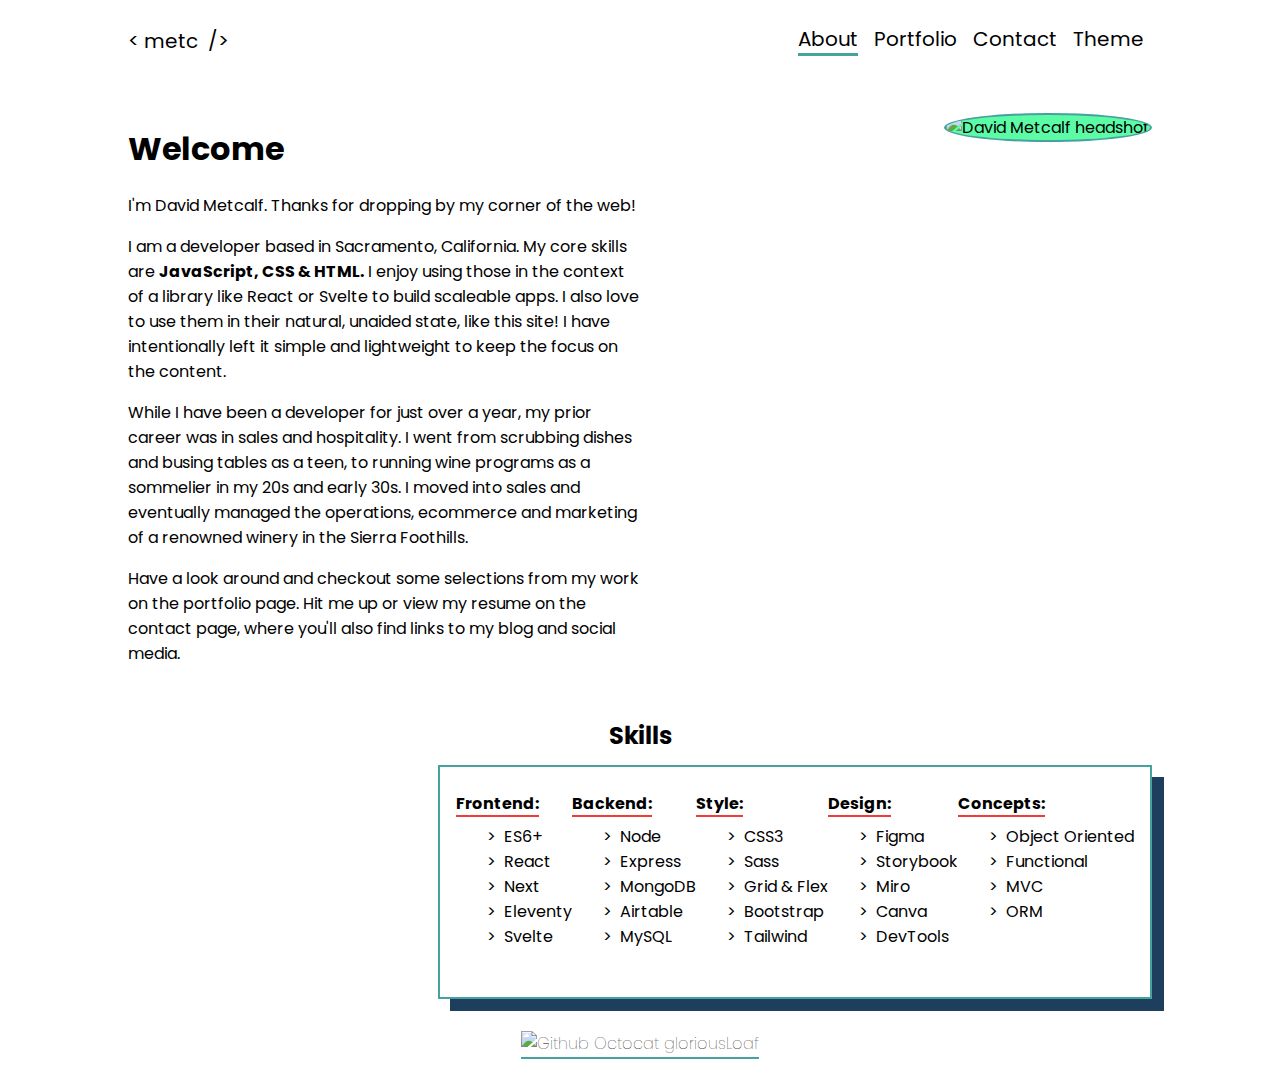
==== index.html @ fc2b74b5 "Portfolio page is done! Well, copy could still use an update. Contact page is just dropped in for no" ====
<!DOCTYPE html>
<html lang="en">

<head>
  <meta charset="UTF-8" />
  <meta name="viewport" content="width=device-width, initial-scale=1.0" />
  <meta property="og:locale" content="en_US" />
  <meta property="og:type" content="website" />
  <meta property="og:image" content="https://metcalf.dev/assets/images/logo.png" />
  <meta property="og:image:secure_url" content="https://metcalf.dev/assets/images/logo.png" />
  <meta property="og:image:width" content="743" />
  <meta property="og:image:height" content="272" />
  <meta property="og:image:alt" content="David Metcalf, Web Developer" />
  <meta property="og:image:type" content="image/png" />
  <!-- FB OpenGraph Tags -->
  <meta name="title" property="og:title" content="David Metcalf, Web Developer" />
  <meta name="description" property="og:description"
    content="A frequently updated portfolio of my work, with contact form and a brief bio. Thanks for visiting!" />
  <meta name="image" property="og:image" content="https://metcalf.dev/assets/images/logo.png" />
  <meta name="url" property="og:url" content="https://metcalf.dev" />
  <!-- Twitter Tags -->
  <meta name="twitter:card" content="summary_large_image" />
  <meta name="twitter:title" content="David Metcalf, Web Developer" />
  <meta name="twitter:description"
    content="A frequently updated portfolio of my work, with contact form and a brief bio. Thanks for visiting!" />
  <meta name="twitter:image" content="https://metcalf.dev/assets/images/logo.png" />
  <link rel="canonical" href="https://metcalf.dev" />
  <!-- Favicon: Desktops -->
  <link rel="icon" href="./favicon.png" sizes="16x16" />
  <link rel="icon" href="./favicon.png" sizes="32x32" />
  <link rel="icon" href="./favicon.png" sizes="57x57" />
  <link rel="icon" href="./favicon.png" sizes="76x76" />
  <link rel="icon" href="./favicon.png" sizes="96x96" />
  <link rel="icon" href="./favicon.png" sizes="128x128" />
  <link rel="icon" href="./favicon.png" sizes="192x192" />
  <link rel="icon" href="./favicon.png" sizes="228x228" />
  <!-- Favicon: Android -->
  <link rel="shortcut icon" sizes="196x196" href="./favicon.png" />
  <!-- Favicon: iOS -->
  <link rel="apple-touch-icon" href="./favicon.png" sizes="120x120" />
  <link rel="apple-touch-icon" href="./favicon.png" sizes="152x152" />
  <link rel="apple-touch-icon" href="./favicon.png" sizes="180x180" />
  <!-- fonts-->
  <link rel="preconnect" href="https://fonts.gstatic.com" />
  <link href="https://fonts.googleapis.com/css2?family=Poppins:wght@300;400;700&display=swap" rel="stylesheet" />
  <!-- styles -->
  <link rel="stylesheet" href="./assets/styles/global.css">
  <link rel="stylesheet" href="./assets/styles/about.css" />
  <title>Welcome | Metcalf.dev</title>
</head>

<body>
  <div class="box">
    <header>
      <div>
        <p>
          &lt;
          <span id="typing"></span>
          &nbsp;&#47;&gt;
        </p>
        <nav>
          <ul>
            <li>
              <a href="index.html" class="current">About</a>
            </li>
            <li>
              <a href="portfolio.html">Portfolio</a>
            </li>
            <li>
              <a href="contact.html">Contact</a>
            </li>
            <li><button id="theme-btn">Theme</button></li>
          </ul>
        </nav>
      </div>
    </header>

    <main>
      <!-- Welcome -->
      <section aria-labelledby="welcome">
        <div>
          <h1 id="welcome">Welcome</h1>
          <p>I'm David Metcalf. Thanks for dropping by my corner of the web!</p>
          <p>
            I am a developer based in Sacramento, California. My core skills are
            <strong>JavaScript, CSS & HTML.</strong> I enjoy using those in the
            context of a library like React or Svelte to build scaleable apps.
            I also love to use them in their natural, unaided state, like this
            site! I have intentionally left it simple and lightweight to keep
            the focus on the content.
          </p>
          <p>
            While I have been a developer for just over a year, my prior career
            was in sales and hospitality. I went from scrubbing dishes and
            busing tables as a teen, to running wine programs as a sommelier
            in my 20s and early 30s. I moved into sales and eventually managed
            the operations, ecommerce and marketing of a renowned winery in the
            Sierra Foothills.
          </p>
          <p>
            Have a look around and checkout some selections from my work on the
            portfolio page. Hit me up or view my resume on the contact page,
            where you'll also find links to my blog and social media.
          </p>
        </div>

        <div>
          <img src="https://github.com/gloriousLoaf/images/blob/main/metcalf.png?raw=true" loading="lazy"
            alt="David Metcalf headshot" />
        </div>
      </section>

      <!-- Skills -->
      <section aria-labelledby="skills">
        <h2 id="skills">Skills</h2>
        <div class="card">
          <div>
            <p><strong>Frontend:</strong></p>
            <ul>
              <li>ES6+</li>
              <li>React</li>
              <li>Next</li>
              <li>Eleventy</li>
              <li>Svelte</li>
            </ul>
          </div>
          <div>
            <p><strong>Backend:</strong></p>
            <ul>
              <li>Node</li>
              <li>Express</li>
              <li>MongoDB</li>
              <li>Airtable</li>
              <li>MySQL</li>
            </ul>
          </div>
          <div>
            <p><strong>Style:</strong></p>
            <ul>
              <li>CSS3</li>
              <li>Sass</li>
              <li>Grid & Flex</li>
              <li>Bootstrap</li>
              <li>Tailwind</li>
            </ul>
          </div>
          <div>
            <p><strong>Design:</strong></p>
            <ul>
              <li>Figma</li>
              <li>Storybook</li>
              <li>Miro</li>
              <li>Canva</li>
              <li>DevTools</li>
            </ul>
          </div>
          <div>
            <p><strong>Concepts:</strong></p>
            <ul>
              <li>Object Oriented</li>
              <li>Functional</li>
              <li>MVC</li>
              <li>ORM</li>
            </ul>
          </div>
        </div>
      </section>
    </main>

    <!-- Footer -->
    <footer>
      <span>
        <a href="https://github.com/gloriousLoaf" target="_blank" rel="noopener">
          <img id="gh-logo" src="./assets/images/gh-dark.png" alt="Github Octocat" aria-hidden="true">
          gloriousLoaf</a>
      </span>
    </footer>
  </div>

  <script src="./assets/scripts/script.js"></script>
</body>

</html>
---- assets/styles/global.css ----
/* GLOBAL */
:root {
  --alert: #ef3d36;
  --primary: #1d3f5d;
  --secondary: #45a29e;
  --dark: #000;
  --dark2: #191b24;
  --light: #fff;
}

* {
  box-sizing: border-box;
  margin: 0;
  padding: 0;
}

/* ELEMENTS */
body {
  font-family: 'Poppins', sans-serif;
}

main {
  padding: 2rem 0;
}

section {
  margin: 1rem 0 2rem;
}

h1,
h2 {
  padding: 0.75rem 0;
  text-align: center;
}

@media (min-width: 769px) {
  h1,
  h2 {
    text-align: left;
  }
}

p {
  padding: 0.5rem 0;
}

ul {
  list-style-type: '>  ';
  padding: 0 0 2rem 1.25rem;
}

a,
button {
  outline: none;
  border: none;
  text-decoration: none;
  transition: all 0.1s ease;
}

button,
input,
textarea {
  font-family: inherit;
}

/* UTILITIES */
.box {
  position: relative;
  min-height: 100vh;
  padding: 1rem;
  color: var(--dark);
  background-color: var(--light);
}

.box * {
  color: inherit;
}

.box.invert {
  color: var(--light);
  background-color: var(--dark2);
}

@media (min-width: 769px) {
  .box {
    padding: 1rem 8rem;
  }
}

.card {
  margin: 1rem 0;
  padding: 1rem;
  background-clip: border-box;
  border: 2px solid var(--secondary);
  box-shadow: var(--primary) 12px 12px 0px 0px;
}

.box.invert .card {
  border: 2px solid var(--primary);
  box-shadow: var(--dark) 12px 12px 0px 0px;
}

@media (min-width: 769px) {
  .card {
    margin: 0;
  }
}

/* HEADER & NAV */
header {
  font-size: 1.25rem;
}

header > div {
  display: flex;
  flex-direction: column;
  align-items: center;
}

header nav,
header p {
  padding: 0 0 0.5rem 0;
  padding: 0.5rem 0;
}

nav ul {
  display: flex;
  justify-content: flex-end;
  list-style: none;
  padding: 0;
}

nav li {
  padding: 0 0.5rem;
}

nav li a:hover,
nav li a:focus {
  border-bottom: 3px solid var(--alert);
}

nav .current {
  border-bottom: 3px solid var(--secondary);
}

nav li button {
  cursor: pointer;
  font-size: inherit;
  background-color: transparent;
  border-bottom: 3px solid transparent;
}

nav li button:hover,
nav li button:focus {
  outline: none;
  border-bottom: 3px solid var(--alert);
}

@media (min-width: 769px) {
  header > div {
    display: flex;
    flex-direction: row;
    justify-content: space-between;
  }
}

/* FOOTER */
footer {
  position: absolute;
  bottom: 0;
  left: 50%;
  transform: translateX(-50%);
  height: 4rem;
  text-align: center;
  padding: 1rem;
}

footer img {
  height: 1rem;
  width: 1rem;
}

footer a {
  font-weight: lighter;
  padding-bottom: 0.1rem;
  border-bottom: 2px solid var(--secondary);
  transition: margin 1s, letter-spacing 1s;
}

footer a:hover,
footer a:focus {
  border-bottom: 2px solid var(--alert);
  margin: 0 0.25rem;
  letter-spacing: 0.2rem;
}

footer a:hover img,
footer a:focus img {
  animation: spinner 0.8s 1 linear;
}

@keyframes spinner {
  from {
    transform: rotate(0deg);
  }
  to {
    transform: rotate(-359deg);
  }
}
---- assets/styles/about.css ----
/* ABOUT PAGE */
section {
  display: grid;
  grid-template-columns: repeat(1, 1fr);
  grid-template-areas: 'about' 'headshot';
  justify-items: center;
}

section > div:first-child {
  grid-area: headshot;
}

section > div:nth-child(2) {
  grid-area: about;
}

main img {
  border: 2px solid var(--secondary);
  border-radius: 50%;
  max-width: 20rem;
  height: auto;
  background-color: #5cfca7;
}

section + section {
  display: block;
}

h2 + div {
  display: flex;
  flex-direction: column;
  padding: 1rem 0;
}

h2 + div p strong {
  border-bottom: 2px solid var(--alert);
}

ul {
  padding-left: 3rem;
}

@media (min-width: 769px) {
  section {
    grid-template-columns: repeat(2, 1fr);
    grid-template-areas: 'about headshot';
  }

  section > div:first-child {
    grid-area: about;
  }

  section > div:nth-child(2) {
    grid-area: headshot;
    justify-self: end;
  }

  h2 + div {
    flex-direction: row;
    justify-content: space-between;
  }
}
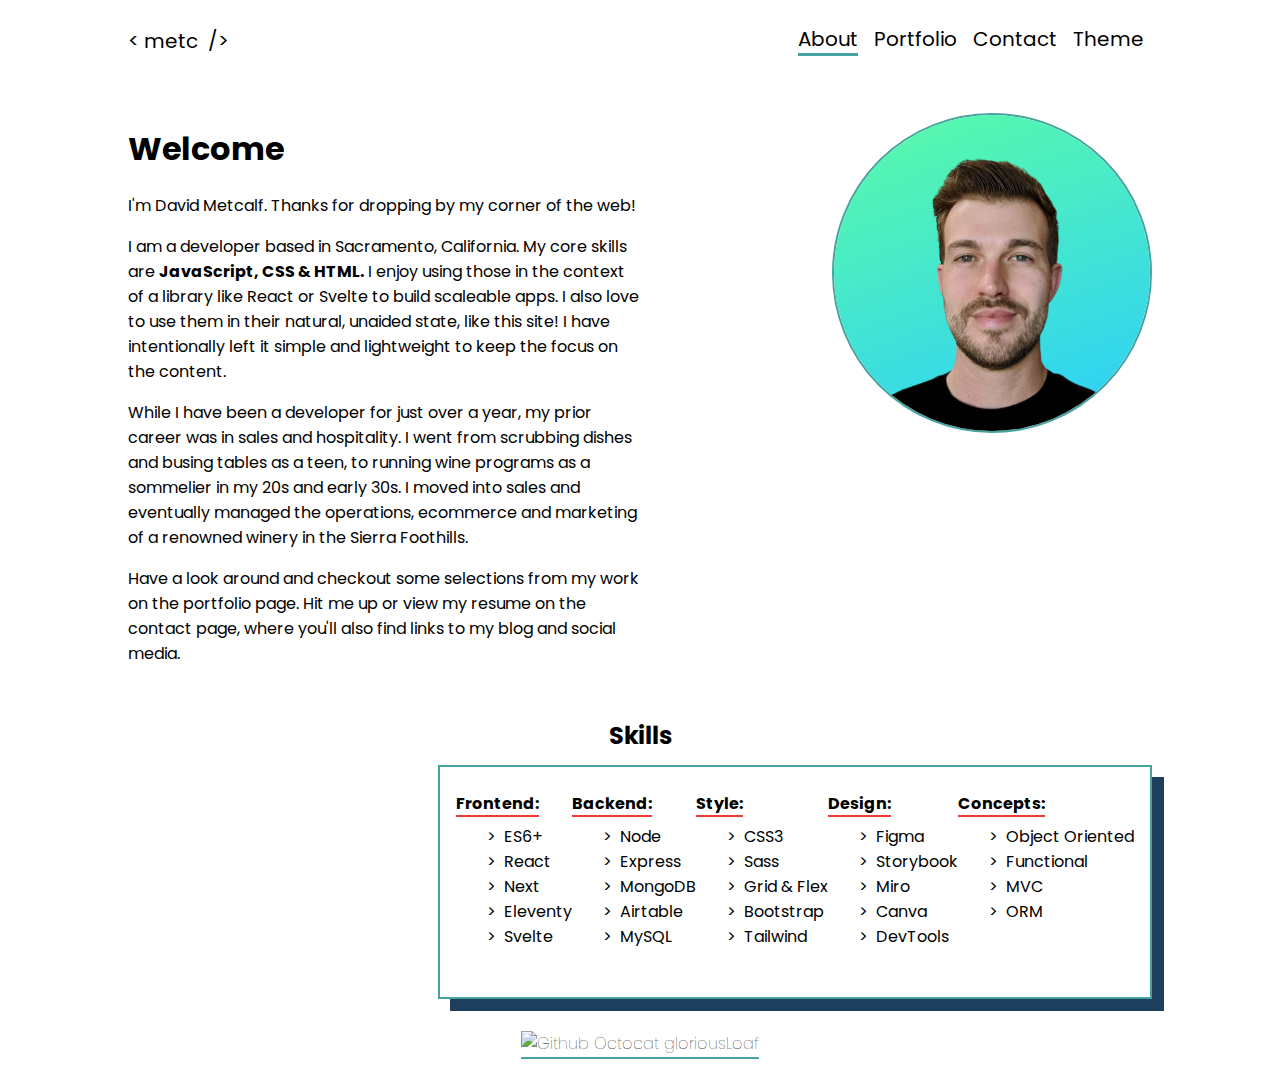
==== commit 2039891a: "Adding avatar and updating meta." ====
--- a/index.html
+++ b/index.html
@@ -6,8 +6,8 @@
   <meta name="viewport" content="width=device-width, initial-scale=1.0" />
   <meta property="og:locale" content="en_US" />
   <meta property="og:type" content="website" />
-  <meta property="og:image" content="https://metcalf.dev/assets/images/logo.png" />
-  <meta property="og:image:secure_url" content="https://metcalf.dev/assets/images/logo.png" />
+  <meta property="og:image" content="https://metcalf.dev/assets/images/metcalf.png" />
+  <meta property="og:image:secure_url" content="https://metcalf.dev/assets/images/metcalf.png" />
   <meta property="og:image:width" content="743" />
   <meta property="og:image:height" content="272" />
   <meta property="og:image:alt" content="David Metcalf, Web Developer" />
@@ -16,14 +16,14 @@
   <meta name="title" property="og:title" content="David Metcalf, Web Developer" />
   <meta name="description" property="og:description"
     content="A frequently updated portfolio of my work, with contact form and a brief bio. Thanks for visiting!" />
-  <meta name="image" property="og:image" content="https://metcalf.dev/assets/images/logo.png" />
+  <meta name="image" property="og:image" content="https://metcalf.dev/assets/images/metcalf.png" />
   <meta name="url" property="og:url" content="https://metcalf.dev" />
   <!-- Twitter Tags -->
   <meta name="twitter:card" content="summary_large_image" />
   <meta name="twitter:title" content="David Metcalf, Web Developer" />
   <meta name="twitter:description"
     content="A frequently updated portfolio of my work, with contact form and a brief bio. Thanks for visiting!" />
-  <meta name="twitter:image" content="https://metcalf.dev/assets/images/logo.png" />
+  <meta name="twitter:image" content="https://metcalf.dev/assets/images/metcalf.png" />
   <link rel="canonical" href="https://metcalf.dev" />
   <!-- Favicon: Desktops -->
   <link rel="icon" href="./favicon.png" sizes="16x16" />
@@ -105,8 +105,7 @@
         </div>
 
         <div>
-          <img src="https://github.com/gloriousLoaf/images/blob/main/metcalf.png?raw=true" loading="lazy"
-            alt="David Metcalf headshot" />
+          <img src="./assets/images/metcalf.png" loading="lazy" alt="David Metcalf headshot" />
         </div>
       </section>
 
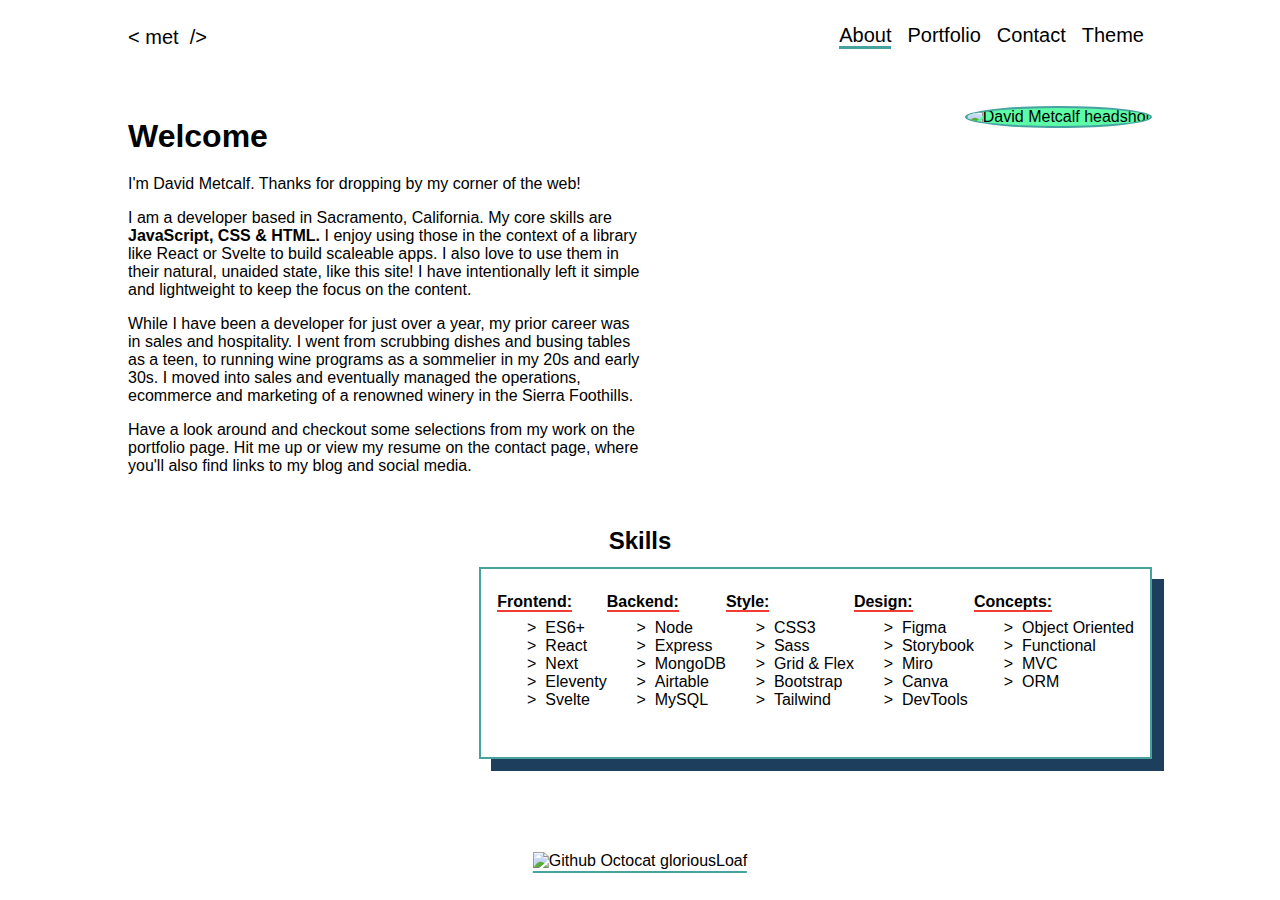
==== commit 9b54005c: "New twitter card & meta." ====
--- a/index.html
+++ b/index.html
@@ -6,24 +6,24 @@
   <meta name="viewport" content="width=device-width, initial-scale=1.0" />
   <meta property="og:locale" content="en_US" />
   <meta property="og:type" content="website" />
-  <meta property="og:image" content="https://metcalf.dev/assets/images/metcalf.png" />
-  <meta property="og:image:secure_url" content="https://metcalf.dev/assets/images/metcalf.png" />
-  <meta property="og:image:width" content="743" />
-  <meta property="og:image:height" content="272" />
+  <meta property="og:image" content="https://metcalf.dev/assets/images/metcalfdev-twittercard.png" />
+  <meta property="og:image:secure_url" content="https://metcalf.dev/assets/images/metcalfdev-twittercard.png" />
+  <meta property="og:image:width" content="1600" />
+  <meta property="og:image:height" content="900" />
   <meta property="og:image:alt" content="David Metcalf, Web Developer" />
   <meta property="og:image:type" content="image/png" />
   <!-- FB OpenGraph Tags -->
   <meta name="title" property="og:title" content="David Metcalf, Web Developer" />
   <meta name="description" property="og:description"
     content="A frequently updated portfolio of my work, with contact form and a brief bio. Thanks for visiting!" />
-  <meta name="image" property="og:image" content="https://metcalf.dev/assets/images/metcalf.png" />
+  <meta name="image" property="og:image" content="https://metcalf.dev/assets/images/metcalfdev-twittercard.png" />
   <meta name="url" property="og:url" content="https://metcalf.dev" />
   <!-- Twitter Tags -->
   <meta name="twitter:card" content="summary_large_image" />
   <meta name="twitter:title" content="David Metcalf, Web Developer" />
   <meta name="twitter:description"
     content="A frequently updated portfolio of my work, with contact form and a brief bio. Thanks for visiting!" />
-  <meta name="twitter:image" content="https://metcalf.dev/assets/images/metcalf.png" />
+  <meta name="twitter:image" content="https://metcalf.dev/assets/images/metcalfdev-twittercard.png" />
   <link rel="canonical" href="https://metcalf.dev" />
   <!-- Favicon: Desktops -->
   <link rel="icon" href="./favicon.png" sizes="16x16" />
@@ -40,9 +40,6 @@
   <link rel="apple-touch-icon" href="./favicon.png" sizes="120x120" />
   <link rel="apple-touch-icon" href="./favicon.png" sizes="152x152" />
   <link rel="apple-touch-icon" href="./favicon.png" sizes="180x180" />
-  <!-- fonts-->
-  <link rel="preconnect" href="https://fonts.gstatic.com" />
-  <link href="https://fonts.googleapis.com/css2?family=Poppins:wght@300;400;700&display=swap" rel="stylesheet" />
   <!-- styles -->
   <link rel="stylesheet" href="./assets/styles/global.css">
   <link rel="stylesheet" href="./assets/styles/about.css" />
@@ -105,7 +102,8 @@
         </div>
 
         <div>
-          <img src="./assets/images/metcalf.png" loading="lazy" alt="David Metcalf headshot" />
+          <img src="https://github.com/gloriousLoaf/images/blob/main/metcalf.png?raw=true" loading="lazy"
+            alt="David Metcalf headshot" width="320px" height="320px" />
         </div>
       </section>
 
@@ -170,7 +168,8 @@
     <footer>
       <span>
         <a href="https://github.com/gloriousLoaf" target="_blank" rel="noopener">
-          <img id="gh-logo" src="./assets/images/gh-dark.png" alt="Github Octocat" aria-hidden="true">
+          <img id="gh-logo" src="./assets/images/gh-dark.png" alt="Github Octocat" aria-hidden="true" width="16px"
+            height="16px">
           gloriousLoaf</a>
       </span>
     </footer>
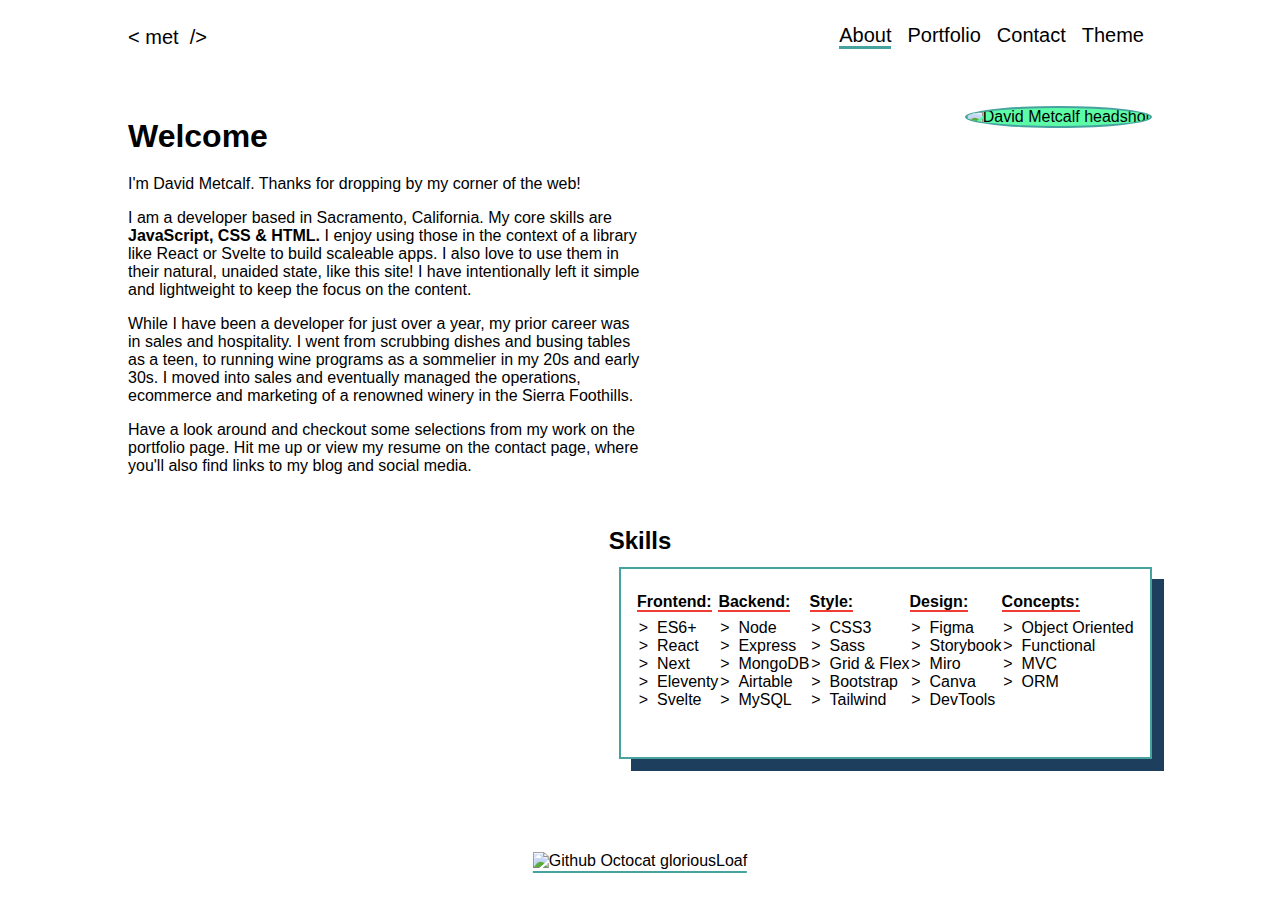
==== commit 8f71ea78: "Fixed font color issue on form inputs in dark theme. Broke the js down from two to three files. Adde" ====
--- a/index.html
+++ b/index.html
@@ -58,7 +58,7 @@
         <nav>
           <ul>
             <li>
-              <a href="index.html" class="current">About</a>
+              <a href="index.html" class="current" aria-current="true">About</a>
             </li>
             <li>
               <a href="portfolio.html">Portfolio</a>
@@ -175,7 +175,8 @@
     </footer>
   </div>
 
-  <script src="./assets/scripts/script.js"></script>
+  <script src="./assets/scripts/typing.js"></script>
+  <script src="./assets/scripts/theme.js"></script>
 </body>
 
 </html>--- a/assets/styles/global.css
+++ b/assets/styles/global.css
@@ -1,3 +1,25 @@
+/* FONTS - thanks to: https://google-webfonts-helper.herokuapp.com/ */
+@font-face {
+  font-family: 'Poppins';
+  font-style: normal;
+  font-weight: 400;
+  font-display: swap;
+  src: local(''),
+    url('../fonts/poppins-v15-latin-regular.woff2') format('woff2'),
+    url('../fonts/poppins-v15-latin-regular.woff') format('woff'),
+    url('../fonts/poppins-v15-latin-regular.ttf') format('truetype');
+}
+
+@font-face {
+  font-family: 'Poppins';
+  font-style: normal;
+  font-weight: 700;
+  font-display: swap;
+  src: local(''), url('../fonts/poppins-v15-latin-700.woff2') format('woff2'),
+    url('../fonts/poppins-v15-latin-700.woff') format('woff'),
+    url('../fonts/poppins-v15-latin-700.ttf') format('truetype');
+}
+
 /* GLOBAL */
 :root {
   --alert: #ef3d36;
@@ -6,6 +28,13 @@
   --dark: #000;
   --dark2: #191b24;
   --light: #fff;
+  font-size: 87.5%;
+}
+/* scaling base font to 14px for tiny, ancient phones */
+@media (min-width: 322px) {
+  :root {
+    font-size: 100%;
+  }
 }
 
 * {
@@ -44,9 +73,15 @@
   padding: 0.5rem 0;
 }
 
-ul {
-  list-style-type: '>  ';
-  padding: 0 0 2rem 1.25rem;
+p a {
+  padding-bottom: 0.1rem;
+  border-bottom: 2px solid var(--secondary);
+}
+
+p a:hover,
+p a:focus {
+  font-weight: 600;
+  border-bottom: 2px solid var(--alert);
 }
 
 a,
@@ -55,6 +90,17 @@
   border: none;
   text-decoration: none;
   transition: all 0.1s ease;
+}
+
+ul {
+  list-style-type: '>  ';
+  padding: 0 0 2rem 1.25rem;
+}
+
+form {
+  display: flex;
+  flex-direction: column;
+  justify-content: center;
 }
 
 button,
@@ -81,6 +127,11 @@
   background-color: var(--dark2);
 }
 
+.box.invert input,
+.box.invert textarea {
+  color: var(--dark);
+}
+
 @media (min-width: 769px) {
   .box {
     padding: 1rem 8rem;
@@ -88,6 +139,8 @@
 }
 
 .card {
+  contain: content;
+  content-visibility: auto;
   margin: 1rem 0;
   padding: 1rem;
   background-clip: border-box;
@@ -102,7 +155,7 @@
 
 @media (min-width: 769px) {
   .card {
-    margin: 0;
+    margin: 0 0 1rem 0;
   }
 }
 
--- a/assets/styles/about.css
+++ b/assets/styles/about.css
@@ -17,8 +17,8 @@
 main img {
   border: 2px solid var(--secondary);
   border-radius: 50%;
-  max-width: 20rem;
-  height: auto;
+  width: 20rem;
+  height: 20rem;
   background-color: #5cfca7;
 }
 
@@ -32,12 +32,12 @@
   padding: 1rem 0;
 }
 
+h2 + div > div {
+  margin-left: 1rem;
+}
+
 h2 + div p strong {
   border-bottom: 2px solid var(--alert);
-}
-
-ul {
-  padding-left: 3rem;
 }
 
 @media (min-width: 769px) {
@@ -59,4 +59,8 @@
     flex-direction: row;
     justify-content: space-between;
   }
+
+  h2 + div > div {
+    margin-left: inherit;
+  }
 }
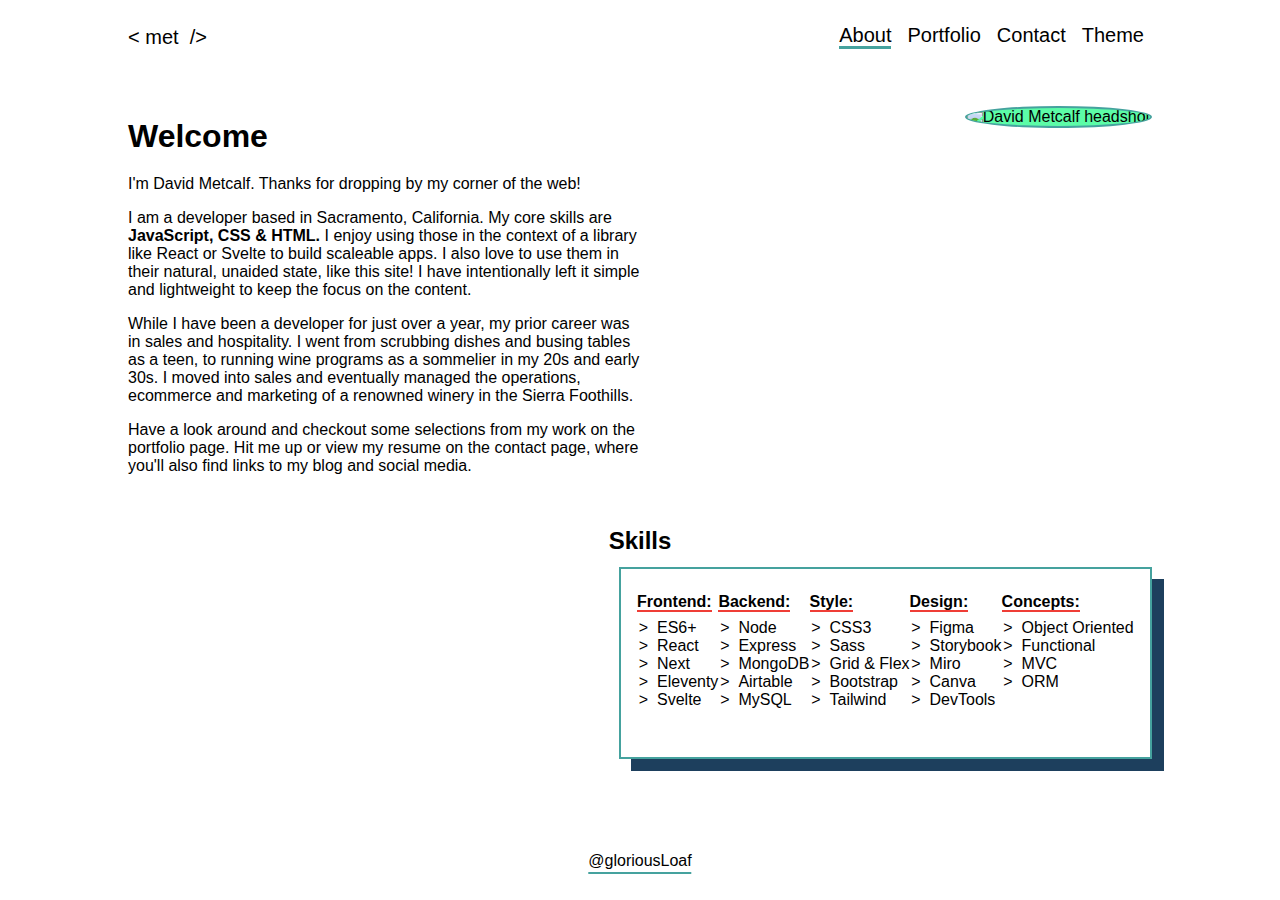
==== commit f1306b85: "Swapping GH logo by theme & user scheme preference was working on Chrome, but inconsistent on FF & S" ====
--- a/index.html
+++ b/index.html
@@ -43,6 +43,7 @@
   <!-- styles -->
   <link rel="stylesheet" href="./assets/styles/global.css">
   <link rel="stylesheet" href="./assets/styles/about.css" />
+  <link rel="stylesheet" href="./assets/styles/scheme.css" />
   <title>Welcome | Metcalf.dev</title>
 </head>
 
@@ -166,12 +167,8 @@
 
     <!-- Footer -->
     <footer>
-      <span>
-        <a href="https://github.com/gloriousLoaf" target="_blank" rel="noopener">
-          <img id="gh-logo" src="./assets/images/gh-dark.png" alt="Github Octocat" aria-hidden="true" width="16px"
-            height="16px">
-          gloriousLoaf</a>
-      </span>
+      <a href="https://github.com/gloriousLoaf" target="_blank" rel="noopener">
+        @gloriousLoaf</a>
     </footer>
   </div>
 
--- a/assets/styles/global.css
+++ b/assets/styles/global.css
@@ -118,10 +118,17 @@
   background-color: var(--light);
 }
 
+@media (min-width: 769px) {
+  .box {
+    padding: 1rem 8rem;
+  }
+}
+
 .box * {
   color: inherit;
 }
 
+/* see theme.css for prefers-color-scheme: dark */
 .box.invert {
   color: var(--light);
   background-color: var(--dark2);
@@ -130,12 +137,6 @@
 .box.invert input,
 .box.invert textarea {
   color: var(--dark);
-}
-
-@media (min-width: 769px) {
-  .box {
-    padding: 1rem 8rem;
-  }
 }
 
 .card {
@@ -228,35 +229,31 @@
   padding: 1rem;
 }
 
-footer img {
-  height: 1rem;
-  width: 1rem;
-}
-
 footer a {
-  font-weight: lighter;
+  display: inline-block;
   padding-bottom: 0.1rem;
   border-bottom: 2px solid var(--secondary);
-  transition: margin 1s, letter-spacing 1s;
+  transition: all 0.5s ease;
 }
 
 footer a:hover,
 footer a:focus {
+  font-weight: 600;
   border-bottom: 2px solid var(--alert);
   margin: 0 0.25rem;
-  letter-spacing: 0.2rem;
-}
-
-footer a:hover img,
-footer a:focus img {
-  animation: spinner 0.8s 1 linear;
-}
-
-@keyframes spinner {
-  from {
-    transform: rotate(0deg);
-  }
-  to {
-    transform: rotate(-359deg);
-  }
-}
+  letter-spacing: 0.08rem;
+  animation: wiggle 0.5s linear;
+}
+
+@keyframes wiggle {
+  0%,
+  40%,
+  100% {
+    transform: rotateZ(-2deg);
+  }
+  20%,
+  60%,
+  80% {
+    transform: rotateZ(2deg);
+  }
+}
--- a/assets/styles/scheme.css
+++ b/assets/styles/scheme.css
@@ -0,0 +1,43 @@
+/* User Scheme Preference */
+@media (prefers-color-scheme: dark) {
+  .box {
+    color: var(--light);
+    background-color: var(--dark2);
+  }
+
+  .box.invert {
+    color: var(--dark);
+    background-color: var(--light);
+  }
+
+  /* cards */
+  .card {
+    border: 2px solid var(--primary);
+    box-shadow: var(--dark) 12px 12px 0px 0px;
+  }
+
+  .box.invert .card {
+    border: 2px solid var(--secondary);
+    box-shadow: var(--primary) 12px 12px 0px 0px;
+  }
+
+  input,
+  textarea {
+    color: var(--dark) !important;
+  }
+
+  /* contact form submit button */
+  section button {
+    border: 2px solid var(--primary);
+    background-color: var(--secondary);
+    box-shadow: var(--dark) 4px 4px 0px 0px;
+  }
+
+  .box.invert section button {
+    font-size: 1rem;
+    color: var(--white);
+    background-color: var(--light);
+    border: 2px solid var(--secondary);
+    box-shadow: var(--primary) 4px 4px 0px 0px;
+  }
+}
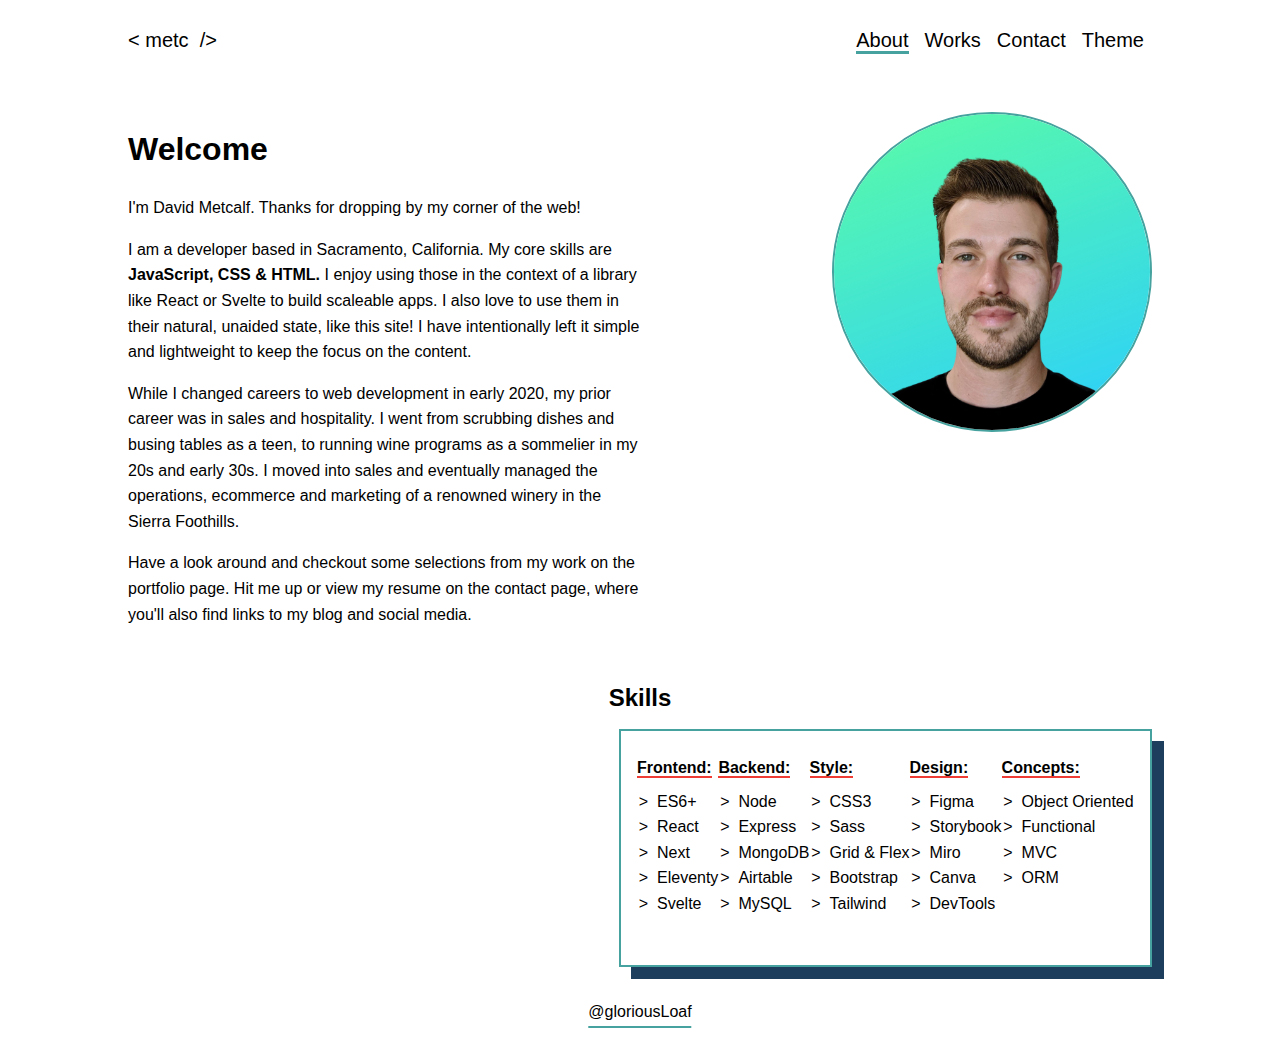
==== commit 5d3ac9c5: "update contact info and intro blurb" ====
--- a/index.html
+++ b/index.html
@@ -12,6 +12,7 @@
   <meta property="og:image:height" content="900" />
   <meta property="og:image:alt" content="David Metcalf, Web Developer" />
   <meta property="og:image:type" content="image/png" />
+  <meta name="theme-color" content="#45a29e" />
   <!-- FB OpenGraph Tags -->
   <meta name="title" property="og:title" content="David Metcalf, Web Developer" />
   <meta name="description" property="og:description"
@@ -40,11 +41,15 @@
   <link rel="apple-touch-icon" href="./favicon.png" sizes="120x120" />
   <link rel="apple-touch-icon" href="./favicon.png" sizes="152x152" />
   <link rel="apple-touch-icon" href="./favicon.png" sizes="180x180" />
+  <!-- fonts -->
+  <link rel="preconnect" href="https://fonts.googleapis.com">
+  <link rel="preconnect" href="https://fonts.gstatic.com" crossorigin>
+  <link href="https://fonts.googleapis.com/css2?family=Overpass:wght@400;600&display=swap" rel="stylesheet">
   <!-- styles -->
-  <link rel="stylesheet" href="./assets/styles/global.css">
+  <link rel="stylesheet" href="./assets/styles/global.css" />
   <link rel="stylesheet" href="./assets/styles/about.css" />
-  <link rel="stylesheet" href="./assets/styles/scheme.css" />
-  <title>Welcome | Metcalf.dev</title>
+  <link rel="stylesheet" href="./assets/styles/theme.css" />
+  <title>About | metcalf.dev</title>
 </head>
 
 <body>
@@ -62,7 +67,7 @@
               <a href="index.html" class="current" aria-current="true">About</a>
             </li>
             <li>
-              <a href="portfolio.html">Portfolio</a>
+              <a href="works.html">Works</a>
             </li>
             <li>
               <a href="contact.html">Contact</a>
@@ -78,33 +83,36 @@
       <section aria-labelledby="welcome">
         <div>
           <h1 id="welcome">Welcome</h1>
-          <p>I'm David Metcalf. Thanks for dropping by my corner of the web!</p>
           <p>
-            I am a developer based in Sacramento, California. My core skills are
-            <strong>JavaScript, CSS & HTML.</strong> I enjoy using those in the
-            context of a library like React or Svelte to build scaleable apps.
-            I also love to use them in their natural, unaided state, like this
-            site! I have intentionally left it simple and lightweight to keep
-            the focus on the content.
+            I'm David Metcalf. Thanks for dropping by my corner of the web!
           </p>
           <p>
-            While I have been a developer for just over a year, my prior career
-            was in sales and hospitality. I went from scrubbing dishes and
-            busing tables as a teen, to running wine programs as a sommelier
-            in my 20s and early 30s. I moved into sales and eventually managed
-            the operations, ecommerce and marketing of a renowned winery in the
-            Sierra Foothills.
+            I am a developer based in Sacramento, California. My core skills
+            are
+            <strong>JavaScript, CSS & HTML.</strong> I enjoy using those in
+            the context of a library like React or Svelte to build scaleable
+            apps. I also love to use them in their natural, unaided state,
+            like this site! I have intentionally left it simple and
+            lightweight to keep the focus on the content.
           </p>
           <p>
-            Have a look around and checkout some selections from my work on the
-            portfolio page. Hit me up or view my resume on the contact page,
-            where you'll also find links to my blog and social media.
+            While I changed careers to web development in early 2020, my prior
+            career was in sales and hospitality. I went from scrubbing dishes
+            and busing tables as a teen, to running wine programs as a
+            sommelier in my 20s and early 30s. I moved into sales and
+            eventually managed the operations, ecommerce and marketing of a
+            renowned winery in the Sierra Foothills.
+          </p>
+          <p>
+            Have a look around and checkout some selections from my work on
+            the portfolio page. Hit me up or view my resume on the contact
+            page, where you'll also find links to my blog and social media.
           </p>
         </div>
 
         <div>
-          <img src="https://github.com/gloriousLoaf/images/blob/main/metcalf.png?raw=true" loading="lazy"
-            alt="David Metcalf headshot" width="320px" height="320px" />
+          <img src="./assets/images/metcalf.png" alt="David Metcalf headshot on teal-green color gradient background"
+            loading="lazy" width="320px" height="320px" />
         </div>
       </section>
 
--- a/assets/styles/global.css
+++ b/assets/styles/global.css
@@ -23,6 +23,7 @@
 /* GLOBAL */
 :root {
   --alert: #ef3d36;
+  --alert-desat: #ec5f5a;
   --primary: #1d3f5d;
   --secondary: #45a29e;
   --dark: #000;
@@ -37,15 +38,24 @@
   }
 }
 
+/* text selection styles */
+::selection {
+  background-color: var(--secondary);
+}
+.box.invert ::selection {
+  color: var(--dark);
+}
+
+/* ELEMENTS */
 * {
   box-sizing: border-box;
   margin: 0;
   padding: 0;
 }
 
-/* ELEMENTS */
 body {
-  font-family: 'Poppins', sans-serif;
+  font-family: 'Poppings', 'Verdana', 'Arial', sans-serif;
+  line-height: 1.6;
 }
 
 main {
@@ -110,6 +120,11 @@
 }
 
 /* UTILITIES */
+/**
+ * .box inspired by Every Layout: The Box
+ * by Heydon Pickering & Andy Bell
+ * https://every-layout.dev/layouts/box/
+ */
 .box {
   position: relative;
   min-height: 100vh;
@@ -118,17 +133,11 @@
   background-color: var(--light);
 }
 
-@media (min-width: 769px) {
-  .box {
-    padding: 1rem 8rem;
-  }
-}
-
 .box * {
   color: inherit;
 }
 
-/* see theme.css for prefers-color-scheme: dark */
+/* see theme.css for system-level inversions - prefers-color-scheme: dark */
 .box.invert {
   color: var(--light);
   background-color: var(--dark2);
@@ -139,6 +148,13 @@
   color: var(--dark);
 }
 
+@media (min-width: 769px) {
+  .box {
+    padding: 1rem 10%;
+  }
+}
+
+/* card */
 .card {
   contain: content;
   content-visibility: auto;
@@ -147,16 +163,47 @@
   background-clip: border-box;
   border: 2px solid var(--secondary);
   box-shadow: var(--primary) 12px 12px 0px 0px;
+  animation: card-lift 0.4s ease;
 }
 
 .box.invert .card {
   border: 2px solid var(--primary);
   box-shadow: var(--dark) 12px 12px 0px 0px;
+  animation: card-lift-invert 0.4s ease;
+}
+
+@keyframes card-lift {
+  0% {
+    box-shadow: none;
+    transform: translateX(12px) translateY(12px);
+  }
+  100% {
+    box-shadow: var(--primary) 12px 12px 0px 0px;
+    transform: translateX(0px) translateY(0px);
+  }
+}
+
+@keyframes card-lift-invert {
+  0% {
+    box-shadow: none;
+    transform: translateX(12px) translateY(12px);
+  }
+  100% {
+    box-shadow: var(--dark) 12px 12px 0px 0px;
+    transform: translateX(0px) translateY(0px);
+  }
 }
 
 @media (min-width: 769px) {
   .card {
     margin: 0 0 1rem 0;
+  }
+}
+
+@media (prefers-reduced-motion: reduce) {
+  .card,
+  .box.invert .card {
+    animation: none;
   }
 }
 
--- a/assets/styles/theme.css
+++ b/assets/styles/theme.css
@@ -0,0 +1,43 @@
+/* User Scheme Preference: System-level Dark inversions */
+@media (prefers-color-scheme: dark) {
+  .box {
+    color: var(--light);
+    background-color: var(--dark2);
+  }
+
+  .box.invert {
+    color: var(--dark);
+    background-color: var(--light);
+  }
+
+  /* cards */
+  .card {
+    border: 2px solid var(--primary);
+    box-shadow: var(--dark) 12px 12px 0px 0px;
+  }
+
+  .box.invert .card {
+    border: 2px solid var(--secondary);
+    box-shadow: var(--primary) 12px 12px 0px 0px;
+  }
+
+  input,
+  textarea {
+    color: var(--dark) !important;
+  }
+
+  /* contact form submit button */
+  section button {
+    border: 2px solid var(--primary);
+    background-color: var(--secondary);
+    box-shadow: var(--dark) 4px 4px 0px 0px;
+  }
+
+  .box.invert section button {
+    font-size: 1rem;
+    color: var(--white);
+    background-color: var(--light);
+    border: 2px solid var(--secondary);
+    box-shadow: var(--primary) 4px 4px 0px 0px;
+  }
+}
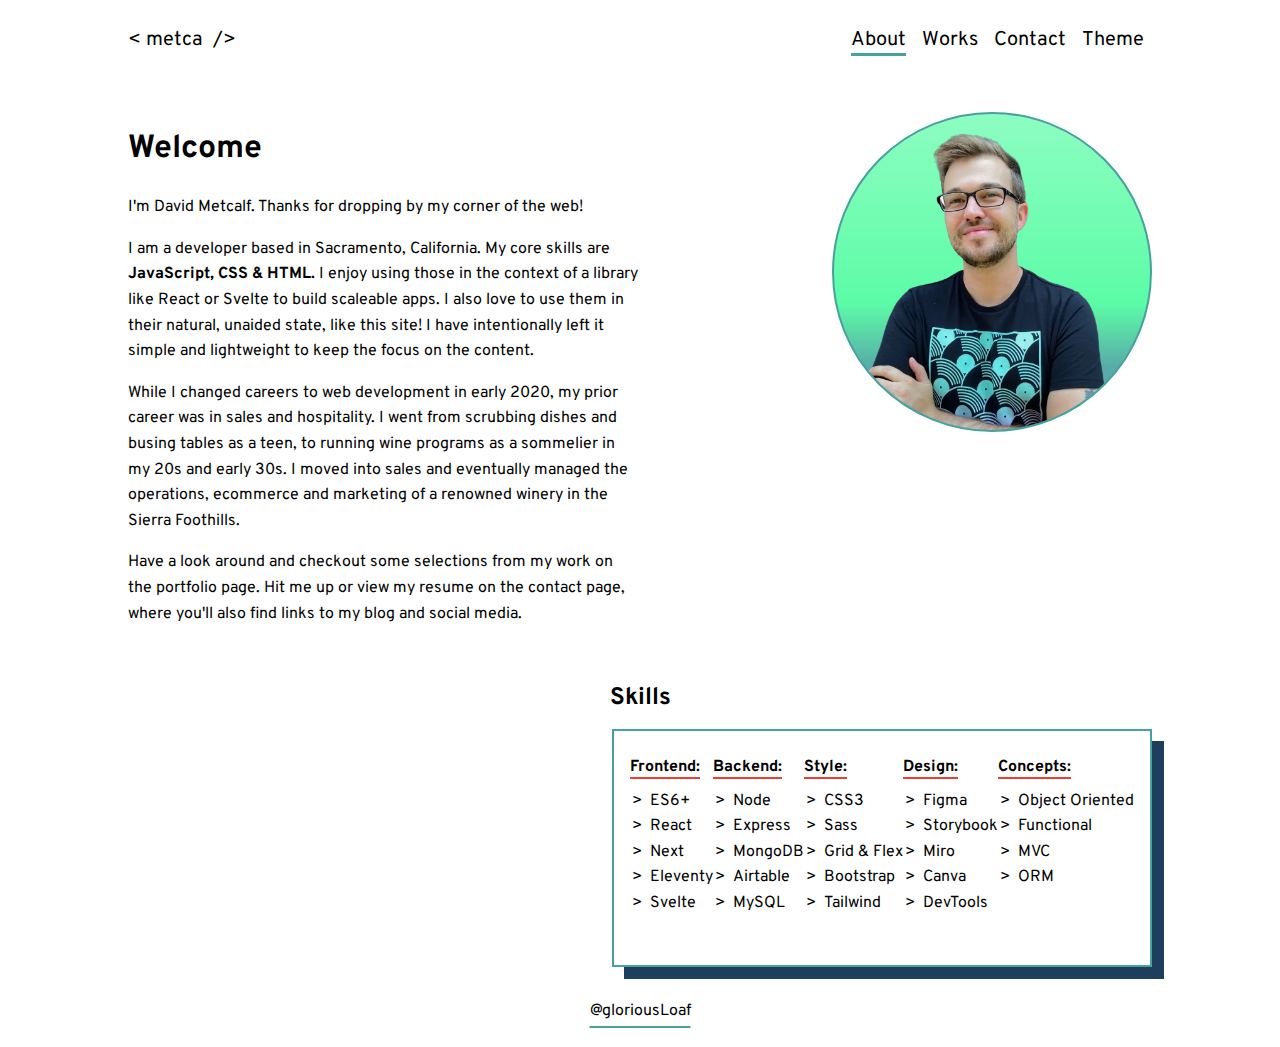
==== commit e73b37e4: "optimize images to webp, reformat tab size" ====
--- a/index.html
+++ b/index.html
@@ -2,186 +2,187 @@
 <html lang="en">
 
 <head>
-  <meta charset="UTF-8" />
-  <meta name="viewport" content="width=device-width, initial-scale=1.0" />
-  <meta property="og:locale" content="en_US" />
-  <meta property="og:type" content="website" />
-  <meta property="og:image" content="https://metcalf.dev/assets/images/metcalfdev-twittercard.png" />
-  <meta property="og:image:secure_url" content="https://metcalf.dev/assets/images/metcalfdev-twittercard.png" />
-  <meta property="og:image:width" content="1600" />
-  <meta property="og:image:height" content="900" />
-  <meta property="og:image:alt" content="David Metcalf, Web Developer" />
-  <meta property="og:image:type" content="image/png" />
-  <meta name="theme-color" content="#45a29e" />
-  <!-- FB OpenGraph Tags -->
-  <meta name="title" property="og:title" content="David Metcalf, Web Developer" />
-  <meta name="description" property="og:description"
-    content="A frequently updated portfolio of my work, with contact form and a brief bio. Thanks for visiting!" />
-  <meta name="image" property="og:image" content="https://metcalf.dev/assets/images/metcalfdev-twittercard.png" />
-  <meta name="url" property="og:url" content="https://metcalf.dev" />
-  <!-- Twitter Tags -->
-  <meta name="twitter:card" content="summary_large_image" />
-  <meta name="twitter:title" content="David Metcalf, Web Developer" />
-  <meta name="twitter:description"
-    content="A frequently updated portfolio of my work, with contact form and a brief bio. Thanks for visiting!" />
-  <meta name="twitter:image" content="https://metcalf.dev/assets/images/metcalfdev-twittercard.png" />
-  <link rel="canonical" href="https://metcalf.dev" />
-  <!-- Favicon: Desktops -->
-  <link rel="icon" href="./favicon.png" sizes="16x16" />
-  <link rel="icon" href="./favicon.png" sizes="32x32" />
-  <link rel="icon" href="./favicon.png" sizes="57x57" />
-  <link rel="icon" href="./favicon.png" sizes="76x76" />
-  <link rel="icon" href="./favicon.png" sizes="96x96" />
-  <link rel="icon" href="./favicon.png" sizes="128x128" />
-  <link rel="icon" href="./favicon.png" sizes="192x192" />
-  <link rel="icon" href="./favicon.png" sizes="228x228" />
-  <!-- Favicon: Android -->
-  <link rel="shortcut icon" sizes="196x196" href="./favicon.png" />
-  <!-- Favicon: iOS -->
-  <link rel="apple-touch-icon" href="./favicon.png" sizes="120x120" />
-  <link rel="apple-touch-icon" href="./favicon.png" sizes="152x152" />
-  <link rel="apple-touch-icon" href="./favicon.png" sizes="180x180" />
-  <!-- fonts -->
-  <link rel="preconnect" href="https://fonts.googleapis.com">
-  <link rel="preconnect" href="https://fonts.gstatic.com" crossorigin>
-  <link href="https://fonts.googleapis.com/css2?family=Overpass:wght@400;600&display=swap" rel="stylesheet">
-  <!-- styles -->
-  <link rel="stylesheet" href="./assets/styles/global.css" />
-  <link rel="stylesheet" href="./assets/styles/about.css" />
-  <link rel="stylesheet" href="./assets/styles/theme.css" />
-  <title>About | metcalf.dev</title>
+    <meta charset="UTF-8" />
+    <meta name="viewport" content="width=device-width, initial-scale=1.0" />
+    <meta property="og:locale" content="en_US" />
+    <meta property="og:type" content="website" />
+    <meta property="og:image" content="https://metcalf.dev/assets/images/metcalfdev-twittercard.webp" />
+    <meta property="og:image:secure_url" content="https://metcalf.dev/assets/images/metcalfdev-twittercard.webp" />
+    <meta property="og:image:width" content="1600" />
+    <meta property="og:image:height" content="900" />
+    <meta property="og:image:alt" content="David Metcalf, Web Developer" />
+    <meta property="og:image:type" content="image/png" />
+    <meta name="theme-color" content="#45a29e" />
+    <!-- FB OpenGraph Tags -->
+    <meta name="title" property="og:title" content="David Metcalf, Web Developer" />
+    <meta name="description" property="og:description"
+        content="A frequently updated portfolio of my work, with contact form and a brief bio. Thanks for visiting!" />
+    <meta name="image" property="og:image" content="https://metcalf.dev/assets/images/metcalfdev-twittercard.webp" />
+    <meta name="url" property="og:url" content="https://metcalf.dev" />
+    <!-- Twitter Tags -->
+    <meta name="twitter:card" content="summary_large_image" />
+    <meta name="twitter:title" content="David Metcalf, Web Developer" />
+    <meta name="twitter:description"
+        content="A frequently updated portfolio of my work, with contact form and a brief bio. Thanks for visiting!" />
+    <meta name="twitter:image" content="https://metcalf.dev/assets/images/metcalfdev-twittercard.webp" />
+    <link rel="canonical" href="https://metcalf.dev" />
+    <!-- Favicon: Desktops -->
+    <link rel="icon" href="./favicon.png" sizes="16x16" />
+    <link rel="icon" href="./favicon.png" sizes="32x32" />
+    <link rel="icon" href="./favicon.png" sizes="57x57" />
+    <link rel="icon" href="./favicon.png" sizes="76x76" />
+    <link rel="icon" href="./favicon.png" sizes="96x96" />
+    <link rel="icon" href="./favicon.png" sizes="128x128" />
+    <link rel="icon" href="./favicon.png" sizes="192x192" />
+    <link rel="icon" href="./favicon.png" sizes="228x228" />
+    <!-- Favicon: Android -->
+    <link rel="shortcut icon" sizes="196x196" href="./favicon.png" />
+    <!-- Favicon: iOS -->
+    <link rel="apple-touch-icon" href="./favicon.png" sizes="120x120" />
+    <link rel="apple-touch-icon" href="./favicon.png" sizes="152x152" />
+    <link rel="apple-touch-icon" href="./favicon.png" sizes="180x180" />
+    <!-- fonts -->
+    <link rel="preconnect" href="https://fonts.googleapis.com">
+    <link rel="preconnect" href="https://fonts.gstatic.com" crossorigin>
+    <link href="https://fonts.googleapis.com/css2?family=Overpass:wght@400;600&display=swap" rel="stylesheet">
+    <!-- styles -->
+    <link rel="stylesheet" href="./assets/styles/global.css" />
+    <link rel="stylesheet" href="./assets/styles/about.css" />
+    <link rel="stylesheet" href="./assets/styles/theme.css" />
+    <title>About | metcalf.dev</title>
 </head>
 
 <body>
-  <div class="box">
-    <header>
-      <div>
-        <p>
-          &lt;
-          <span id="typing"></span>
-          &nbsp;&#47;&gt;
-        </p>
-        <nav>
-          <ul>
-            <li>
-              <a href="index.html" class="current" aria-current="true">About</a>
-            </li>
-            <li>
-              <a href="works.html">Works</a>
-            </li>
-            <li>
-              <a href="contact.html">Contact</a>
-            </li>
-            <li><button id="theme-btn">Theme</button></li>
-          </ul>
-        </nav>
-      </div>
-    </header>
+    <div class="box">
+        <header>
+            <div>
+                <p>
+                    &lt;
+                    <span id="typing"></span>
+                    &nbsp;&#47;&gt;
+                </p>
+                <nav>
+                    <ul>
+                        <li>
+                            <a href="index.html" class="current" aria-current="true">About</a>
+                        </li>
+                        <li>
+                            <a href="works.html">Works</a>
+                        </li>
+                        <li>
+                            <a href="contact.html">Contact</a>
+                        </li>
+                        <li><button id="theme-btn">Theme</button></li>
+                    </ul>
+                </nav>
+            </div>
+        </header>
 
-    <main>
-      <!-- Welcome -->
-      <section aria-labelledby="welcome">
-        <div>
-          <h1 id="welcome">Welcome</h1>
-          <p>
-            I'm David Metcalf. Thanks for dropping by my corner of the web!
-          </p>
-          <p>
-            I am a developer based in Sacramento, California. My core skills
-            are
-            <strong>JavaScript, CSS & HTML.</strong> I enjoy using those in
-            the context of a library like React or Svelte to build scaleable
-            apps. I also love to use them in their natural, unaided state,
-            like this site! I have intentionally left it simple and
-            lightweight to keep the focus on the content.
-          </p>
-          <p>
-            While I changed careers to web development in early 2020, my prior
-            career was in sales and hospitality. I went from scrubbing dishes
-            and busing tables as a teen, to running wine programs as a
-            sommelier in my 20s and early 30s. I moved into sales and
-            eventually managed the operations, ecommerce and marketing of a
-            renowned winery in the Sierra Foothills.
-          </p>
-          <p>
-            Have a look around and checkout some selections from my work on
-            the portfolio page. Hit me up or view my resume on the contact
-            page, where you'll also find links to my blog and social media.
-          </p>
-        </div>
+        <main>
+            <!-- Welcome -->
+            <section aria-labelledby="welcome">
+                <div>
+                    <h1 id="welcome">Welcome</h1>
+                    <p>
+                        I'm David Metcalf. Thanks for dropping by my corner of the web!
+                    </p>
+                    <p>
+                        I am a developer based in Sacramento, California. My core skills
+                        are
+                        <strong>JavaScript, CSS & HTML.</strong> I enjoy using those in
+                        the context of a library like React or Svelte to build scaleable
+                        apps. I also love to use them in their natural, unaided state,
+                        like this site! I have intentionally left it simple and
+                        lightweight to keep the focus on the content.
+                    </p>
+                    <p>
+                        While I changed careers to web development in early 2020, my prior
+                        career was in sales and hospitality. I went from scrubbing dishes
+                        and busing tables as a teen, to running wine programs as a
+                        sommelier in my 20s and early 30s. I moved into sales and
+                        eventually managed the operations, ecommerce and marketing of a
+                        renowned winery in the Sierra Foothills.
+                    </p>
+                    <p>
+                        Have a look around and checkout some selections from my work on
+                        the portfolio page. Hit me up or view my resume on the contact
+                        page, where you'll also find links to my blog and social media.
+                    </p>
+                </div>
 
-        <div>
-          <img src="./assets/images/metcalf.png" alt="David Metcalf headshot on teal-green color gradient background"
-            loading="lazy" width="320px" height="320px" />
-        </div>
-      </section>
+                <div>
+                    <img src="./assets/images/metcalf.webp"
+                        alt="David Metcalf headshot on teal-green color gradient background" loading="lazy"
+                        width="320px" height="320px" />
+                </div>
+            </section>
 
-      <!-- Skills -->
-      <section aria-labelledby="skills">
-        <h2 id="skills">Skills</h2>
-        <div class="card">
-          <div>
-            <p><strong>Frontend:</strong></p>
-            <ul>
-              <li>ES6+</li>
-              <li>React</li>
-              <li>Next</li>
-              <li>Eleventy</li>
-              <li>Svelte</li>
-            </ul>
-          </div>
-          <div>
-            <p><strong>Backend:</strong></p>
-            <ul>
-              <li>Node</li>
-              <li>Express</li>
-              <li>MongoDB</li>
-              <li>Airtable</li>
-              <li>MySQL</li>
-            </ul>
-          </div>
-          <div>
-            <p><strong>Style:</strong></p>
-            <ul>
-              <li>CSS3</li>
-              <li>Sass</li>
-              <li>Grid & Flex</li>
-              <li>Bootstrap</li>
-              <li>Tailwind</li>
-            </ul>
-          </div>
-          <div>
-            <p><strong>Design:</strong></p>
-            <ul>
-              <li>Figma</li>
-              <li>Storybook</li>
-              <li>Miro</li>
-              <li>Canva</li>
-              <li>DevTools</li>
-            </ul>
-          </div>
-          <div>
-            <p><strong>Concepts:</strong></p>
-            <ul>
-              <li>Object Oriented</li>
-              <li>Functional</li>
-              <li>MVC</li>
-              <li>ORM</li>
-            </ul>
-          </div>
-        </div>
-      </section>
-    </main>
+            <!-- Skills -->
+            <section aria-labelledby="skills">
+                <h2 id="skills">Skills</h2>
+                <div class="card">
+                    <div>
+                        <p><strong>Frontend:</strong></p>
+                        <ul>
+                            <li>ES6+</li>
+                            <li>React</li>
+                            <li>Next</li>
+                            <li>Eleventy</li>
+                            <li>Svelte</li>
+                        </ul>
+                    </div>
+                    <div>
+                        <p><strong>Backend:</strong></p>
+                        <ul>
+                            <li>Node</li>
+                            <li>Express</li>
+                            <li>MongoDB</li>
+                            <li>Airtable</li>
+                            <li>MySQL</li>
+                        </ul>
+                    </div>
+                    <div>
+                        <p><strong>Style:</strong></p>
+                        <ul>
+                            <li>CSS3</li>
+                            <li>Sass</li>
+                            <li>Grid & Flex</li>
+                            <li>Bootstrap</li>
+                            <li>Tailwind</li>
+                        </ul>
+                    </div>
+                    <div>
+                        <p><strong>Design:</strong></p>
+                        <ul>
+                            <li>Figma</li>
+                            <li>Storybook</li>
+                            <li>Miro</li>
+                            <li>Canva</li>
+                            <li>DevTools</li>
+                        </ul>
+                    </div>
+                    <div>
+                        <p><strong>Concepts:</strong></p>
+                        <ul>
+                            <li>Object Oriented</li>
+                            <li>Functional</li>
+                            <li>MVC</li>
+                            <li>ORM</li>
+                        </ul>
+                    </div>
+                </div>
+            </section>
+        </main>
 
-    <!-- Footer -->
-    <footer>
-      <a href="https://github.com/gloriousLoaf" target="_blank" rel="noopener">
-        @gloriousLoaf</a>
-    </footer>
-  </div>
+        <!-- Footer -->
+        <footer>
+            <a href="https://github.com/gloriousLoaf" target="_blank" rel="noopener">
+                @gloriousLoaf</a>
+        </footer>
+    </div>
 
-  <script src="./assets/scripts/typing.js"></script>
-  <script src="./assets/scripts/theme.js"></script>
+    <script src="./assets/scripts/typing.js"></script>
+    <script src="./assets/scripts/theme.js"></script>
 </body>
 
 </html>--- a/assets/styles/global.css
+++ b/assets/styles/global.css
@@ -1,122 +1,100 @@
-/* FONTS - thanks to: https://google-webfonts-helper.herokuapp.com/ */
-@font-face {
-  font-family: 'Poppins';
-  font-style: normal;
-  font-weight: 400;
-  font-display: swap;
-  src: local(''),
-    url('../fonts/poppins-v15-latin-regular.woff2') format('woff2'),
-    url('../fonts/poppins-v15-latin-regular.woff') format('woff'),
-    url('../fonts/poppins-v15-latin-regular.ttf') format('truetype');
-}
-
-@font-face {
-  font-family: 'Poppins';
-  font-style: normal;
-  font-weight: 700;
-  font-display: swap;
-  src: local(''), url('../fonts/poppins-v15-latin-700.woff2') format('woff2'),
-    url('../fonts/poppins-v15-latin-700.woff') format('woff'),
-    url('../fonts/poppins-v15-latin-700.ttf') format('truetype');
-}
-
 /* GLOBAL */
 :root {
-  --alert: #ef3d36;
-  --alert-desat: #ec5f5a;
-  --primary: #1d3f5d;
-  --secondary: #45a29e;
-  --dark: #000;
-  --dark2: #191b24;
-  --light: #fff;
-  font-size: 87.5%;
+    --alert: #ef3d36;
+    --alert-desat: #ec5f5a;
+    --primary: #1d3f5d;
+    --secondary: #45a29e;
+    --dark: #000;
+    --dark2: #191b24;
+    --light: #fff;
+    font-size: 87.5%;
 }
 /* scaling base font to 14px for tiny, ancient phones */
 @media (min-width: 322px) {
-  :root {
-    font-size: 100%;
-  }
+    :root {
+        font-size: 100%;
+    }
 }
 
 /* text selection styles */
 ::selection {
-  background-color: var(--secondary);
+    background-color: var(--secondary);
 }
 .box.invert ::selection {
-  color: var(--dark);
+    color: var(--dark);
 }
 
 /* ELEMENTS */
 * {
-  box-sizing: border-box;
-  margin: 0;
-  padding: 0;
+    box-sizing: border-box;
+    margin: 0;
+    padding: 0;
 }
 
 body {
-  font-family: 'Poppings', 'Verdana', 'Arial', sans-serif;
-  line-height: 1.6;
+    font-family: 'Overpass', 'Verdana', 'Arial', sans-serif;
+    line-height: 1.6;
 }
 
 main {
-  padding: 2rem 0;
+    padding: 2rem 0;
 }
 
 section {
-  margin: 1rem 0 2rem;
+    margin: 1rem 0 2rem;
 }
 
 h1,
 h2 {
-  padding: 0.75rem 0;
-  text-align: center;
-}
-
-@media (min-width: 769px) {
-  h1,
-  h2 {
-    text-align: left;
-  }
+    padding: 0.75rem 0;
+    text-align: center;
+}
+
+@media (min-width: 769px) {
+    h1,
+    h2 {
+        text-align: left;
+    }
 }
 
 p {
-  padding: 0.5rem 0;
+    padding: 0.5rem 0;
 }
 
 p a {
-  padding-bottom: 0.1rem;
-  border-bottom: 2px solid var(--secondary);
+    padding-bottom: 0.1rem;
+    border-bottom: 2px solid var(--secondary);
 }
 
 p a:hover,
 p a:focus {
-  font-weight: 600;
-  border-bottom: 2px solid var(--alert);
+    font-weight: 600;
+    border-bottom: 2px solid var(--alert);
 }
 
 a,
 button {
-  outline: none;
-  border: none;
-  text-decoration: none;
-  transition: all 0.1s ease;
+    outline: none;
+    border: none;
+    text-decoration: none;
+    transition: all 0.1s ease;
 }
 
 ul {
-  list-style-type: '>  ';
-  padding: 0 0 2rem 1.25rem;
+    list-style-type: '>  ';
+    padding: 0 0 2rem 1.25rem;
 }
 
 form {
-  display: flex;
-  flex-direction: column;
-  justify-content: center;
+    display: flex;
+    flex-direction: column;
+    justify-content: center;
 }
 
 button,
 input,
 textarea {
-  font-family: inherit;
+    font-family: inherit;
 }
 
 /* UTILITIES */
@@ -126,181 +104,181 @@
  * https://every-layout.dev/layouts/box/
  */
 .box {
-  position: relative;
-  min-height: 100vh;
-  padding: 1rem;
-  color: var(--dark);
-  background-color: var(--light);
+    position: relative;
+    min-height: 100vh;
+    padding: 1rem;
+    color: var(--dark);
+    background-color: var(--light);
 }
 
 .box * {
-  color: inherit;
+    color: inherit;
 }
 
 /* see theme.css for system-level inversions - prefers-color-scheme: dark */
 .box.invert {
-  color: var(--light);
-  background-color: var(--dark2);
+    color: var(--light);
+    background-color: var(--dark2);
 }
 
 .box.invert input,
 .box.invert textarea {
-  color: var(--dark);
-}
-
-@media (min-width: 769px) {
-  .box {
-    padding: 1rem 10%;
-  }
+    color: var(--dark);
+}
+
+@media (min-width: 769px) {
+    .box {
+        padding: 1rem 10%;
+    }
 }
 
 /* card */
 .card {
-  contain: content;
-  content-visibility: auto;
-  margin: 1rem 0;
-  padding: 1rem;
-  background-clip: border-box;
-  border: 2px solid var(--secondary);
-  box-shadow: var(--primary) 12px 12px 0px 0px;
-  animation: card-lift 0.4s ease;
+    contain: content;
+    content-visibility: auto;
+    margin: 1rem 0;
+    padding: 1rem;
+    background-clip: border-box;
+    border: 2px solid var(--secondary);
+    box-shadow: var(--primary) 12px 12px 0px 0px;
+    animation: card-lift 0.4s ease;
 }
 
 .box.invert .card {
-  border: 2px solid var(--primary);
-  box-shadow: var(--dark) 12px 12px 0px 0px;
-  animation: card-lift-invert 0.4s ease;
+    border: 2px solid var(--primary);
+    box-shadow: var(--dark) 12px 12px 0px 0px;
+    animation: card-lift-invert 0.4s ease;
 }
 
 @keyframes card-lift {
-  0% {
-    box-shadow: none;
-    transform: translateX(12px) translateY(12px);
-  }
-  100% {
-    box-shadow: var(--primary) 12px 12px 0px 0px;
-    transform: translateX(0px) translateY(0px);
-  }
+    0% {
+        box-shadow: none;
+        transform: translateX(12px) translateY(12px);
+    }
+    100% {
+        box-shadow: var(--primary) 12px 12px 0px 0px;
+        transform: translateX(0px) translateY(0px);
+    }
 }
 
 @keyframes card-lift-invert {
-  0% {
-    box-shadow: none;
-    transform: translateX(12px) translateY(12px);
-  }
-  100% {
-    box-shadow: var(--dark) 12px 12px 0px 0px;
-    transform: translateX(0px) translateY(0px);
-  }
-}
-
-@media (min-width: 769px) {
-  .card {
-    margin: 0 0 1rem 0;
-  }
+    0% {
+        box-shadow: none;
+        transform: translateX(12px) translateY(12px);
+    }
+    100% {
+        box-shadow: var(--dark) 12px 12px 0px 0px;
+        transform: translateX(0px) translateY(0px);
+    }
+}
+
+@media (min-width: 769px) {
+    .card {
+        margin: 0 0 1rem 0;
+    }
 }
 
 @media (prefers-reduced-motion: reduce) {
-  .card,
-  .box.invert .card {
-    animation: none;
-  }
+    .card,
+    .box.invert .card {
+        animation: none;
+    }
 }
 
 /* HEADER & NAV */
 header {
-  font-size: 1.25rem;
+    font-size: 1.25rem;
 }
 
 header > div {
-  display: flex;
-  flex-direction: column;
-  align-items: center;
+    display: flex;
+    flex-direction: column;
+    align-items: center;
 }
 
 header nav,
 header p {
-  padding: 0 0 0.5rem 0;
-  padding: 0.5rem 0;
+    padding: 0 0 0.5rem 0;
+    padding: 0.5rem 0;
 }
 
 nav ul {
-  display: flex;
-  justify-content: flex-end;
-  list-style: none;
-  padding: 0;
+    display: flex;
+    justify-content: flex-end;
+    list-style: none;
+    padding: 0;
 }
 
 nav li {
-  padding: 0 0.5rem;
+    padding: 0 0.5rem;
 }
 
 nav li a:hover,
 nav li a:focus {
-  border-bottom: 3px solid var(--alert);
+    border-bottom: 3px solid var(--alert);
 }
 
 nav .current {
-  border-bottom: 3px solid var(--secondary);
+    border-bottom: 3px solid var(--secondary);
 }
 
 nav li button {
-  cursor: pointer;
-  font-size: inherit;
-  background-color: transparent;
-  border-bottom: 3px solid transparent;
+    cursor: pointer;
+    font-size: inherit;
+    background-color: transparent;
+    border-bottom: 3px solid transparent;
 }
 
 nav li button:hover,
 nav li button:focus {
-  outline: none;
-  border-bottom: 3px solid var(--alert);
-}
-
-@media (min-width: 769px) {
-  header > div {
-    display: flex;
-    flex-direction: row;
-    justify-content: space-between;
-  }
+    outline: none;
+    border-bottom: 3px solid var(--alert);
+}
+
+@media (min-width: 769px) {
+    header > div {
+        display: flex;
+        flex-direction: row;
+        justify-content: space-between;
+    }
 }
 
 /* FOOTER */
 footer {
-  position: absolute;
-  bottom: 0;
-  left: 50%;
-  transform: translateX(-50%);
-  height: 4rem;
-  text-align: center;
-  padding: 1rem;
+    position: absolute;
+    bottom: 0;
+    left: 50%;
+    transform: translateX(-50%);
+    height: 4rem;
+    text-align: center;
+    padding: 1rem;
 }
 
 footer a {
-  display: inline-block;
-  padding-bottom: 0.1rem;
-  border-bottom: 2px solid var(--secondary);
-  transition: all 0.5s ease;
+    display: inline-block;
+    padding-bottom: 0.1rem;
+    border-bottom: 2px solid var(--secondary);
+    transition: all 0.5s ease;
 }
 
 footer a:hover,
 footer a:focus {
-  font-weight: 600;
-  border-bottom: 2px solid var(--alert);
-  margin: 0 0.25rem;
-  letter-spacing: 0.08rem;
-  animation: wiggle 0.5s linear;
+    font-weight: 600;
+    border-bottom: 2px solid var(--alert);
+    margin: 0 0.25rem;
+    letter-spacing: 0.08rem;
+    animation: wiggle 0.5s linear;
 }
 
 @keyframes wiggle {
-  0%,
-  40%,
-  100% {
-    transform: rotateZ(-2deg);
-  }
-  20%,
-  60%,
-  80% {
-    transform: rotateZ(2deg);
-  }
-}
+    0%,
+    40%,
+    100% {
+        transform: rotateZ(-2deg);
+    }
+    20%,
+    60%,
+    80% {
+        transform: rotateZ(2deg);
+    }
+}
--- a/assets/styles/about.css
+++ b/assets/styles/about.css
@@ -1,66 +1,83 @@
 /* ABOUT PAGE */
 section {
-  display: grid;
-  grid-template-columns: repeat(1, 1fr);
-  grid-template-areas: 'about' 'headshot';
-  justify-items: center;
+    display: grid;
+    grid-template-columns: repeat(1, 1fr);
+    grid-template-areas: 'about' 'headshot';
+    justify-items: center;
 }
 
 section > div:first-child {
-  grid-area: headshot;
+    grid-area: headshot;
 }
 
 section > div:nth-child(2) {
-  grid-area: about;
+    grid-area: about;
 }
 
+/* selfie img */
 main img {
-  border: 2px solid var(--secondary);
-  border-radius: 50%;
-  width: 20rem;
-  height: 20rem;
-  background-color: #5cfca7;
+    border: 2px solid var(--secondary);
+    border-radius: 50%;
+    width: 20rem;
+    height: 20rem;
+    background: linear-gradient(to bottom, #8dfdc1, #5cfca7 60%, #58aba8 80%);
+    animation: img-scale 0.3s ease;
+}
+
+@keyframes img-scale {
+    0% {
+        transform: scale(0.25);
+    }
+    100% {
+        transform: scale(1);
+    }
+}
+
+@media (prefers-reduced-motion: reduce) {
+    main img {
+        animation: none;
+    }
 }
 
 section + section {
-  display: block;
+    display: block;
 }
 
 h2 + div {
-  display: flex;
-  flex-direction: column;
-  padding: 1rem 0;
+    display: flex;
+    flex-direction: column;
+    padding: 1rem 0;
 }
 
 h2 + div > div {
-  margin-left: 1rem;
+    margin-left: 1rem;
 }
 
 h2 + div p strong {
-  border-bottom: 2px solid var(--alert);
+    border-bottom: 2px solid var(--alert);
 }
 
 @media (min-width: 769px) {
-  section {
-    grid-template-columns: repeat(2, 1fr);
-    grid-template-areas: 'about headshot';
-  }
+    section {
+        grid-template-columns: repeat(2, 1fr);
+        grid-template-areas: 'about headshot';
+    }
 
-  section > div:first-child {
-    grid-area: about;
-  }
+    section > div:first-child {
+        grid-area: about;
+    }
 
-  section > div:nth-child(2) {
-    grid-area: headshot;
-    justify-self: end;
-  }
+    section > div:nth-child(2) {
+        grid-area: headshot;
+        justify-self: end;
+    }
 
-  h2 + div {
-    flex-direction: row;
-    justify-content: space-between;
-  }
+    h2 + div {
+        flex-direction: row;
+        justify-content: space-between;
+    }
 
-  h2 + div > div {
-    margin-left: inherit;
-  }
+    h2 + div > div {
+        margin-left: inherit;
+    }
 }
--- a/assets/styles/theme.css
+++ b/assets/styles/theme.css
@@ -1,43 +1,43 @@
 /* User Scheme Preference: System-level Dark inversions */
 @media (prefers-color-scheme: dark) {
-  .box {
-    color: var(--light);
-    background-color: var(--dark2);
-  }
+    .box {
+        color: var(--light);
+        background-color: var(--dark2);
+    }
 
-  .box.invert {
-    color: var(--dark);
-    background-color: var(--light);
-  }
+    .box.invert {
+        color: var(--dark);
+        background-color: var(--light);
+    }
 
-  /* cards */
-  .card {
-    border: 2px solid var(--primary);
-    box-shadow: var(--dark) 12px 12px 0px 0px;
-  }
+    /* cards */
+    .card {
+        border: 2px solid var(--primary);
+        box-shadow: var(--dark) 12px 12px 0px 0px;
+    }
 
-  .box.invert .card {
-    border: 2px solid var(--secondary);
-    box-shadow: var(--primary) 12px 12px 0px 0px;
-  }
+    .box.invert .card {
+        border: 2px solid var(--secondary);
+        box-shadow: var(--primary) 12px 12px 0px 0px;
+    }
 
-  input,
-  textarea {
-    color: var(--dark) !important;
-  }
+    input,
+    textarea {
+        color: var(--dark) !important;
+    }
 
-  /* contact form submit button */
-  section button {
-    border: 2px solid var(--primary);
-    background-color: var(--secondary);
-    box-shadow: var(--dark) 4px 4px 0px 0px;
-  }
+    /* contact form submit button */
+    section button {
+        border: 2px solid var(--primary);
+        background-color: var(--secondary);
+        box-shadow: var(--dark) 4px 4px 0px 0px;
+    }
 
-  .box.invert section button {
-    font-size: 1rem;
-    color: var(--white);
-    background-color: var(--light);
-    border: 2px solid var(--secondary);
-    box-shadow: var(--primary) 4px 4px 0px 0px;
-  }
+    .box.invert section button {
+        font-size: 1rem;
+        color: var(--white);
+        background-color: var(--light);
+        border: 2px solid var(--secondary);
+        box-shadow: var(--primary) 4px 4px 0px 0px;
+    }
 }
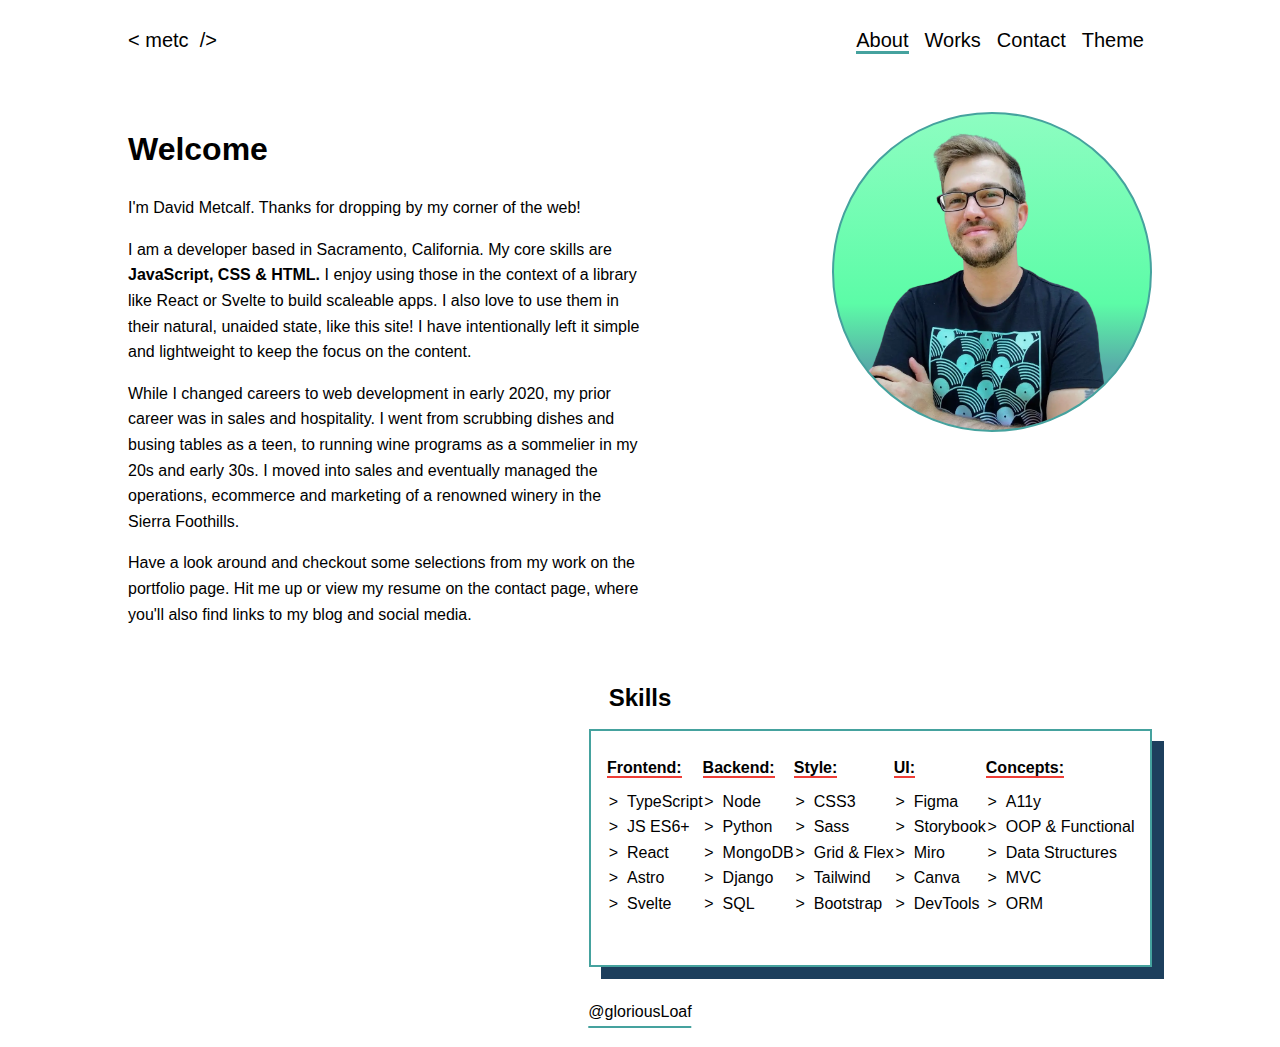
==== commit 35b43691: "update skills section" ====
--- a/index.html
+++ b/index.html
@@ -25,7 +25,7 @@
     <meta name="twitter:description"
         content="A frequently updated portfolio of my work, with contact form and a brief bio. Thanks for visiting!" />
     <meta name="twitter:image" content="https://metcalf.dev/assets/images/metcalfdev-twittercard.webp" />
-    <link rel="canonical" href="https://metcalf.dev" />
+    <link rel="canonical" href="https://metcalf.dev/index.html" />
     <!-- Favicon: Desktops -->
     <link rel="icon" href="./favicon.png" sizes="16x16" />
     <link rel="icon" href="./favicon.png" sizes="32x32" />
@@ -41,10 +41,6 @@
     <link rel="apple-touch-icon" href="./favicon.png" sizes="120x120" />
     <link rel="apple-touch-icon" href="./favicon.png" sizes="152x152" />
     <link rel="apple-touch-icon" href="./favicon.png" sizes="180x180" />
-    <!-- fonts -->
-    <link rel="preconnect" href="https://fonts.googleapis.com">
-    <link rel="preconnect" href="https://fonts.gstatic.com" crossorigin>
-    <link href="https://fonts.googleapis.com/css2?family=Overpass:wght@400;600&display=swap" rel="stylesheet">
     <!-- styles -->
     <link rel="stylesheet" href="./assets/styles/global.css" />
     <link rel="stylesheet" href="./assets/styles/about.css" />
@@ -112,8 +108,8 @@
 
                 <div>
                     <img src="./assets/images/metcalf.webp"
-                        alt="David Metcalf headshot on teal-green color gradient background" loading="lazy"
-                        width="320px" height="320px" />
+                        alt="David Metcalf headshot on teal-green color gradient background" width="320px"
+                        height="320px" />
                 </div>
             </section>
 
@@ -124,10 +120,10 @@
                     <div>
                         <p><strong>Frontend:</strong></p>
                         <ul>
-                            <li>ES6+</li>
+                            <li>TypeScript</li>
+                            <li>JS ES6+</li>
                             <li>React</li>
-                            <li>Next</li>
-                            <li>Eleventy</li>
+                            <li>Astro</li>
                             <li>Svelte</li>
                         </ul>
                     </div>
@@ -135,10 +131,10 @@
                         <p><strong>Backend:</strong></p>
                         <ul>
                             <li>Node</li>
-                            <li>Express</li>
+                            <li>Python</li>
                             <li>MongoDB</li>
-                            <li>Airtable</li>
-                            <li>MySQL</li>
+                            <li>Django</li>
+                            <li>SQL</li>
                         </ul>
                     </div>
                     <div>
@@ -147,12 +143,12 @@
                             <li>CSS3</li>
                             <li>Sass</li>
                             <li>Grid & Flex</li>
+                            <li>Tailwind</li>
                             <li>Bootstrap</li>
-                            <li>Tailwind</li>
                         </ul>
                     </div>
                     <div>
-                        <p><strong>Design:</strong></p>
+                        <p><strong>UI:</strong></p>
                         <ul>
                             <li>Figma</li>
                             <li>Storybook</li>
@@ -164,8 +160,9 @@
                     <div>
                         <p><strong>Concepts:</strong></p>
                         <ul>
-                            <li>Object Oriented</li>
-                            <li>Functional</li>
+                            <li>A11y</li>
+                            <li>OOP & Functional</li>
+                            <li>Data Structures</li>
                             <li>MVC</li>
                             <li>ORM</li>
                         </ul>
@@ -185,4 +182,4 @@
     <script src="./assets/scripts/theme.js"></script>
 </body>
 
-</html>+</html>
